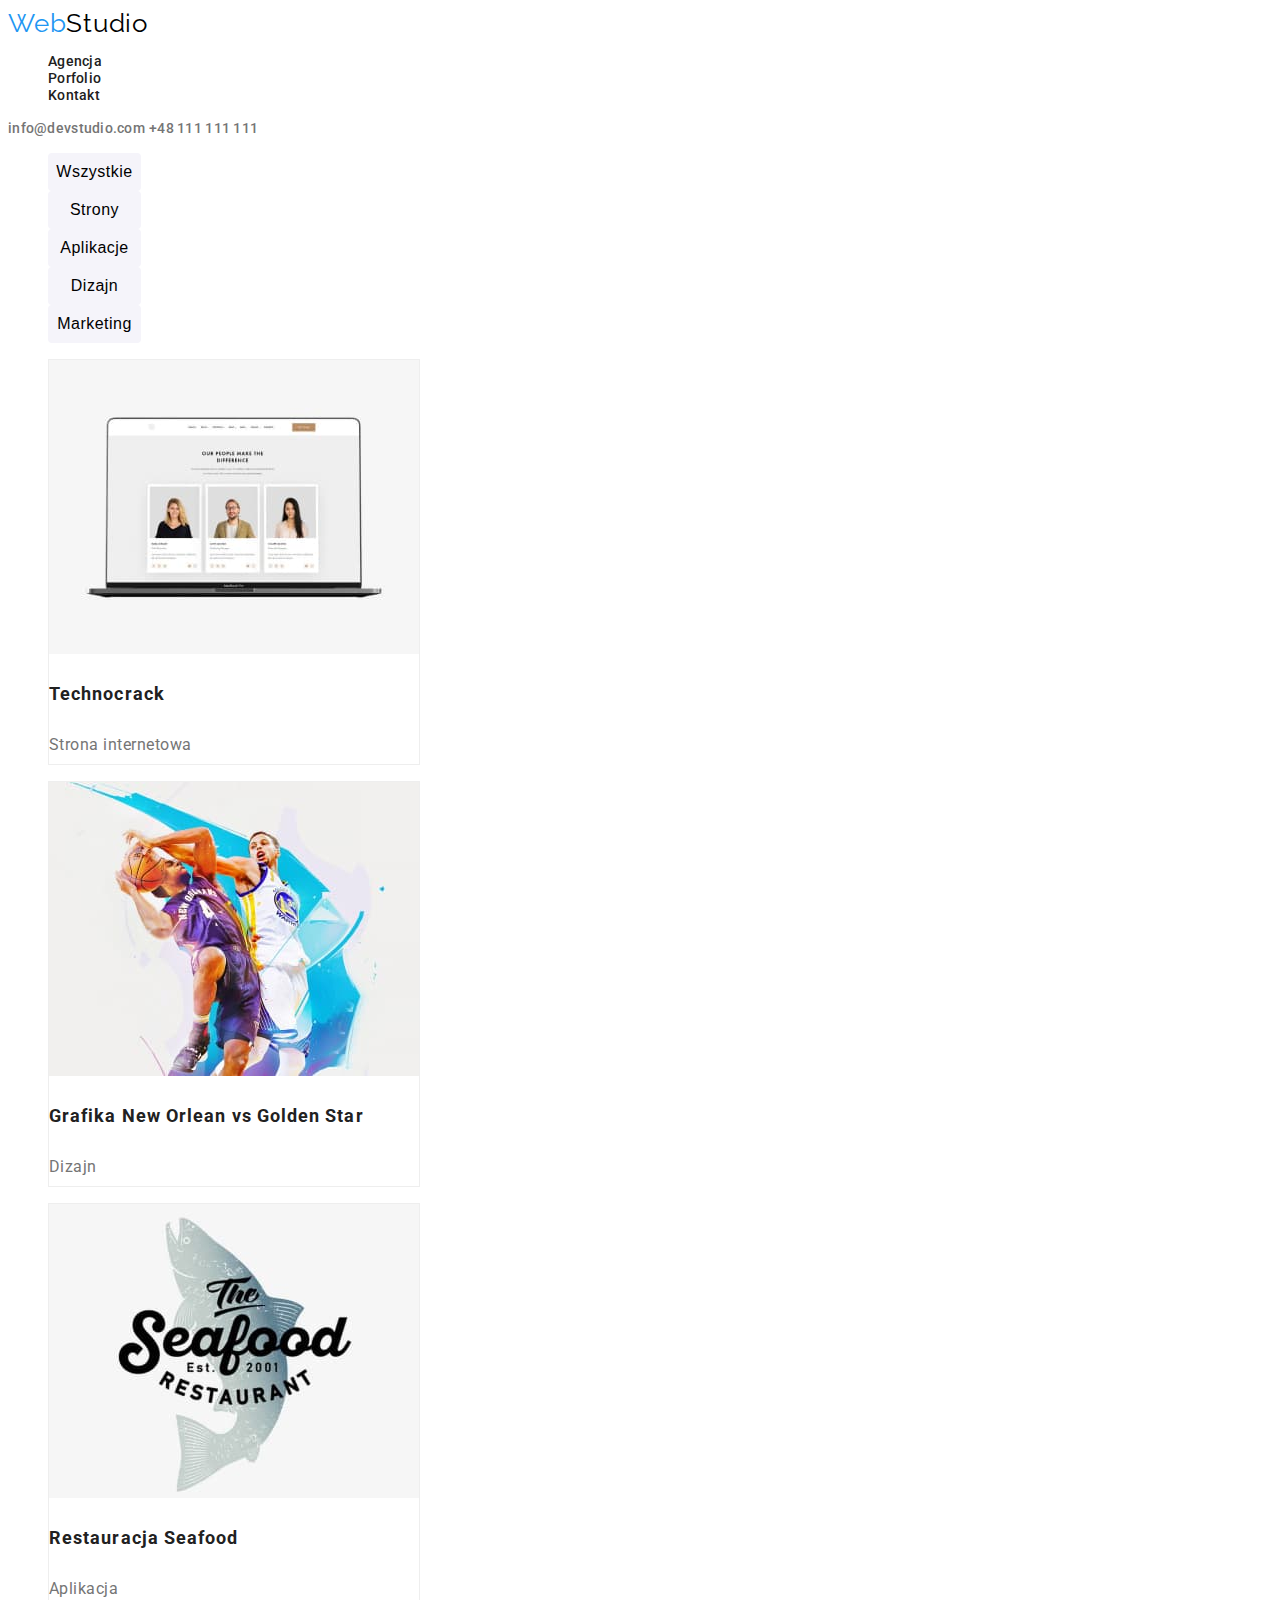
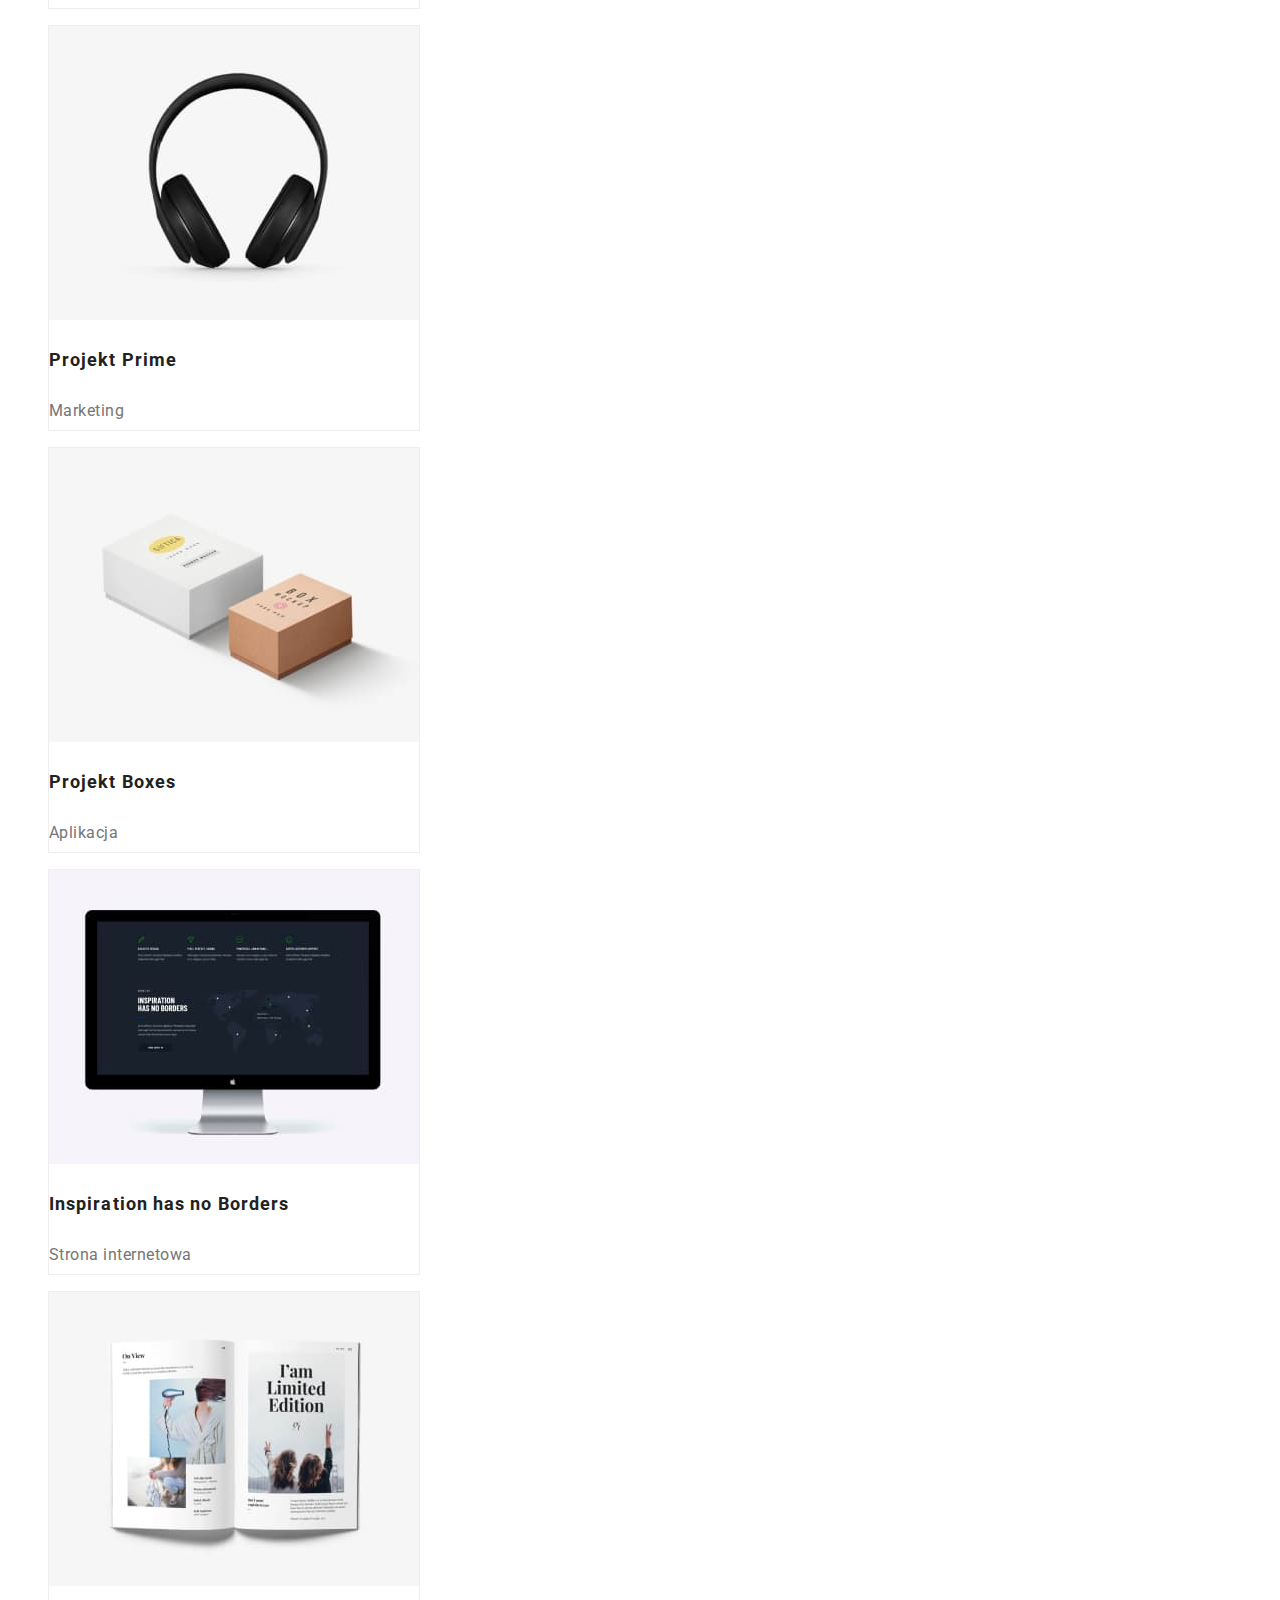
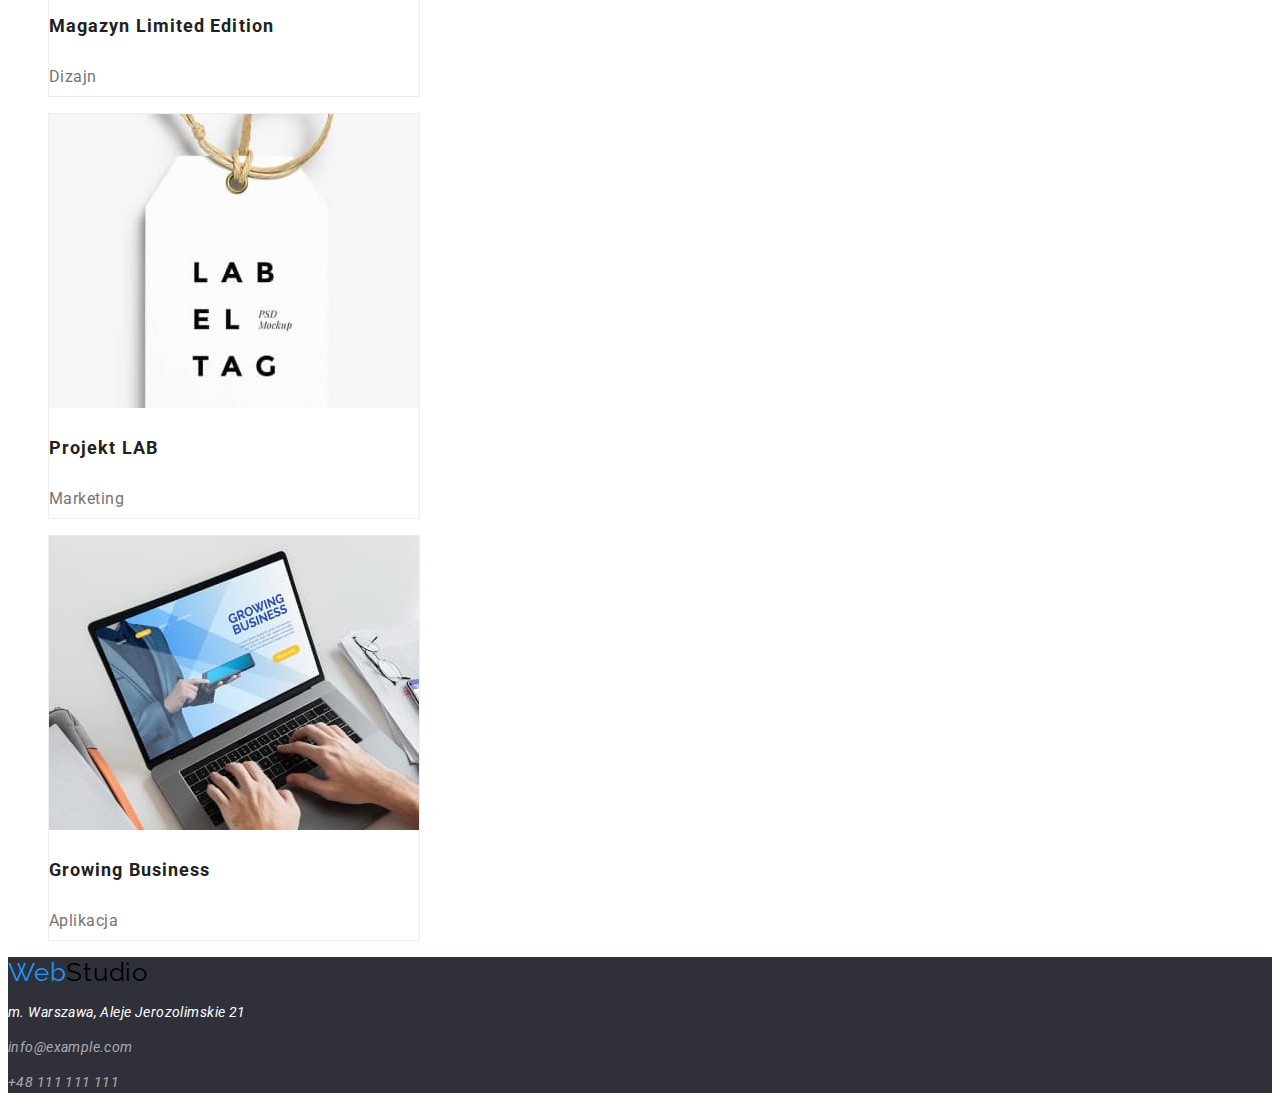
==== portfolio.html @ f9751e04 "first starting commit" ====
<!DOCTYPE html>
<html lang="en">
  <head>
    <meta charset="UTF-8" />
    <meta http-equiv="X-UA-Compatible" content="IE=edge" />
    <meta name="viewport" content="width=device-width, initial-scale=1.0" />
    <link href="css/style.css" rel="stylesheet" />
    <link rel="preconnect" href="https://fonts.googleapis.com" />
    <link rel="preconnect" href="https://fonts.gstatic.com" crossorigin />
    <link
      href="https://fonts.googleapis.com/css2?family=Raleway:wght@700&family=Roboto:wght@400;500;700;900&display=swap"
      rel="stylesheet"
    />
    <title>hw 3 - portfolio</title>
  </head>
  <body>
    <header>
      <a class="logo-link-web" href="./index.html">
        <span class="logo-web">Web</span>Studio
      </a>

      <nav class="header-nav">
        <ul class="header-list">
          <li><a class="header-nav-link" href="#">Agencja</a></li>
          <li>
            <a class="header-nav-link" href="./portfolio.html">Porfolio</a>
          </li>
          <li><a class="header-nav-link" href="#">Kontakt</a></li>
        </ul>
      </nav>
      <span class="header-contact"
        ><a class="header-contact-link" href="mailto:info@devstudio.com"
          >info@devstudio.com</a
        ></span
      >
      <span class="header-contact"
        ><a class="header-contact-link" href="tel:+48111111111"
          >+48 111 111 111</a
        ></span
      >
    </header>
    <div>
      <nav>
        <ul class="article-list">
          <li>
            <button class="article-list-button" type="button">Wszystkie</button>
          </li>
          <li>
            <button class="article-list-button" type="button">Strony</button>
          </li>
          <li>
            <button class="article-list-button" type="button">Aplikacje</button>
          </li>
          <li>
            <button class="article-list-button" type="button">Dizajn</button>
          </li>
          <li>
            <button class="article-list-button" type="button">Marketing</button>
          </li>
        </ul>
      </nav>
      <figure class="article-image-container">
        <img
          src="images/po1.jpg"
          alt="Technocrack Strona internetowa"
          width="370"
          height="294"
        />
        <figcaption>
          <p class="image-description1">Technocrack</p>
          <p class="image-description2">Strona internetowa</p>
        </figcaption>
      </figure>
      <figure class="article-image-container">
        <img
          src="images/po2.jpg"
          alt="Grafika New Orlean vs Golden Star"
          width="370"
          height="294"
        />
        <figcaption>
          <p class="image-description1">Grafika New Orlean vs Golden Star</p>
          <p class="image-description2">Dizajn</p>
        </figcaption>
      </figure>
      <figure class="article-image-container">
        <img
          src="images/po3.jpg"
          alt="Restauracja Seafood"
          width="370"
          height="294"
        />
        <figcaption>
          <p class="image-description1">Restauracja Seafood</p>
          <p class="image-description2">Aplikacja</p>
        </figcaption>
      </figure>
      <figure class="article-image-container">
        <img
          src="images/po4.jpg"
          alt="Projekt Prime"
          width="370"
          height="294"
        />
        <figcaption>
          <p class="image-description1">Projekt Prime</p>
          <p class="image-description2">Marketing</p>
        </figcaption>
      </figure>
      <figure class="article-image-container">
        <img
          src="images/po5.jpg"
          alt="Projekt Boxes"
          width="370"
          height="294"
        />
        <figcaption>
          <p class="image-description1">Projekt Boxes</p>
          <p class="image-description2">Aplikacja</p>
        </figcaption>
      </figure>
      <figure class="article-image-container">
        <img
          src="images/po6.jpg"
          alt="Inspiration has no Borders"
          width="370"
          height="294"
        />
        <figcaption>
          <p class="image-description1">Inspiration has no Borders</p>
          <p class="image-description2">Strona internetowa</p>
        </figcaption>
      </figure>
      <figure class="article-image-container">
        <img
          src="images/po7.jpg"
          alt="Magazyn Limited Edition"
          width="370"
          height="294"
        />
        <figcaption>
          <p class="image-description1">Magazyn Limited Edition</p>
          <p class="image-description2">Dizajn</p>
        </figcaption>
      </figure>
      <figure class="article-image-container">
        <img src="images/po8.jpg" alt="Projekt LAB" width="370" height="294" />
        <figcaption>
          <p class="image-description1">Projekt LAB</p>
          <p class="image-description2">Marketing</p>
        </figcaption>
      </figure>
      <figure class="article-image-container">
        <img
          src="images/po9.jpg"
          alt="Growing Business"
          width="370"
          height="294"
        />
        <figcaption>
          <p class="image-description1">Growing Business</p>
          <p class="image-description2">Aplikacja</p>
        </figcaption>
      </figure>
    </div>
    <footer class="fotter-background">
      <a class="logo-link-web"> <span class="logo-web">Web</span>Studio </a>
      <address class="footer-address">
        <p>m. Warszawa, Aleje Jerozolimskie 21</p>
        <p>
          <a class="footer-link" href="mailto:info@example.com"
            >info@example.com</a
          >
        </p>
        <p>
          <a class="footer-link" href="tel:+48111111111">+48 111 111 111</a>
        </p>
      </address>
    </footer>
  </body>
</html>
---- css/style.css ----
:root {
  --general-blue-color: #2196f3;
  --general-gray-color: #2f303a;
  --container-team-color: #f5f4fa;
  --general-font-color: #212121;
  --contact-color: #757575;
  --black-font-color: #000000;
  --white-font-color: #ffffff;
  --footer-link-contact-color: rgba(255, 255, 255, 0.6);
}
body {
  font-family: 'Roboto', sans-serif;
  color: var(--general-font-color);
}

.logo-link-web {
  font-family: 'Raleway', sans-serif;
  color: var(--black-font-color);
  font-size: 26px;
  text-decoration: none;
  line-height: 1.2em;
  letter-spacing: 0.03em;
}
.logo-web {
  color: var(--general-blue-color);
}

.header-nav {
  font-weight: 500;
  font-size: 14px;
  line-height: 1.2em;
  letter-spacing: 0.02em;
}
.header-list {
  list-style: none;
}
.header-nav-link {
  color: var(--general-font-color);
  text-decoration: none;
}
.header-nav-link:hover,
.header-nav-link:focus {
  color: var(--general-blue-color);
}
.header-contact {
  font-size: 14px;
  font-weight: 500;
  line-height: 1.2em;
  letter-spacing: 0.02em;
}
.header-contact-link {
  text-decoration: none;
  color: var(--contact-color);
}
.header-contact-link:hover,
.header-contact-link:focus {
  color: var(--general-blue-color);
}

.main-banner-title {
  font-size: 44px;
  font-weight: 900;
  line-height: 1.3em;
  letter-spacing: 0.06em;
  text-align: center;
}
.main-banner-container {
  background-color: var(--general-gray-color);
  color: var(--white-font-color);
}
.main-banner-button {
  font-size: 16px;
  font-weight: 700;
  line-height: 1.9em;
  letter-spacing: 0.06em;
  text-align: center;
  background-color: var(--general-blue-color);
  color: var(--white-font-color);
  cursor: pointer;
  border-radius: 4px;
  box-shadow: 0px 4px 4px rgba(0, 0, 0, 0.25);
  padding: 10px 41px 10px 41px;
  border: 0;
}
.main-list {
  list-style: none;
}
.main-list-header {
  font-size: 14px;
  line-height: 1.2em;
  letter-spacing: 0.03em;
}
.main-list-item {
  font-size: 14px;
  font-weight: 400;
  line-height: 1.7em;
  letter-spacing: 0.03em;
}
.main-list-text {
  color: var(--contact-color);
}
.main-section-whatwedo {
  font-size: 36px;
  line-height: 1.2em;
  letter-spacing: 0.03em;
  text-align: center;
}
.list-style {
  list-style: none;
}
.main-team-container {
  background-color: var(--container-team-color);
}
.main-team-header {
  font-size: 36px;
  line-height: 1.2em;
  letter-spacing: 0.03em;
  text-align: center;
}
.main-team-list {
  list-style: none;
}
.main-image-container {
  box-shadow: 0px 2px 1px 0px #00000033;
  box-shadow: 0px 1px 1px 0px #00000024;
  box-shadow: 0px 1px 3px 0px #0000001f;
  background-color: var(--white-font-color);
  border-radius: 5px;
  width: 270px;
  height: 368px;
}
.image-name {
  font-weight: 500;
  line-height: 1.2em;
  letter-spacing: 0.03em;
  text-align: center;
}
.image-profession {
  color: var(--contact-color);
  line-height: 1.2em;
  letter-spacing: 0.03em;
  text-align: center;
}
.fotter-background {
  background-color: var(--general-gray-color);
}
.footer-address {
  font-size: 14px;
  line-height: 1.5em;
  letter-spacing: 0.03em;
  color: var(--white-font-color);
}
.footer-link {
  text-decoration: none;
  color: var(--footer-link-contact-color);
}
.footer-link:hover,
.footer-link:focus {
  color: var(--general-blue-color);
}
.article-list {
  list-style: none;
}
.article-list-button {
  background-color: var(--container-team-color);
  height: 38px;
  width: 93px;
  border-radius: 4px;
  border: 0;
  font-size: 16px;
  font-weight: 500;
  line-height: 1.6em;
  letter-spacing: 0.03em;
  text-align: center;
}
.article-list-button:hover,
.article-list-button:focus {
  cursor: pointer;
  color: var(--white-font-color);
  background-color: var(--general-blue-color);
  box-shadow: 0px 2px 2px 0px #0000001f;
  box-shadow: 0px 1px 2px 0px #00000014;
  box-shadow: 0px 3px 1px 0px #0000001a;
}
.article-image-container {
  height: 404px;
  width: 370px;
  border: 1px solid #eeeeee;
}
.image-description1 {
  font-size: 18px;
  font-weight: 700;
  line-height: 2em;
  letter-spacing: 0.06em;
}
.image-description2 {
  font-weight: 400;
  line-height: 1.9em;
  letter-spacing: 0.03em;
  color: var(--contact-color);
}
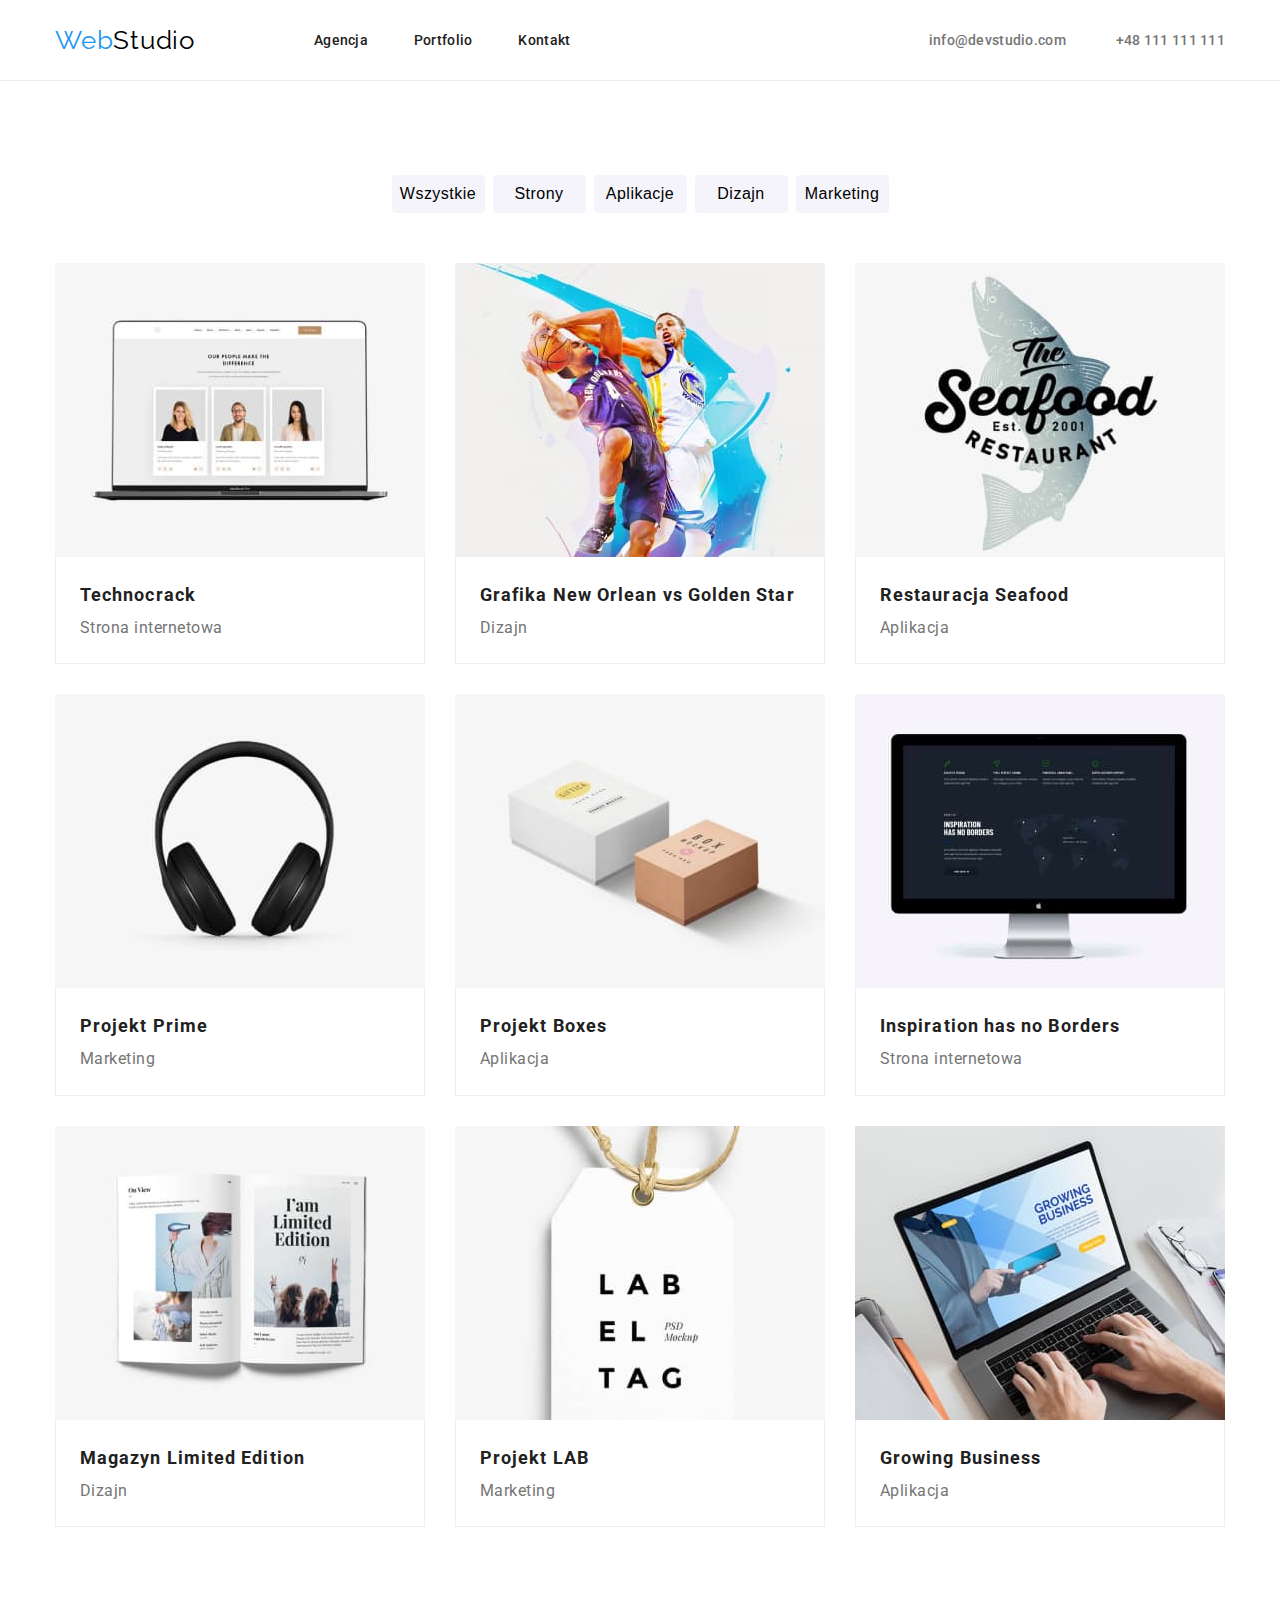
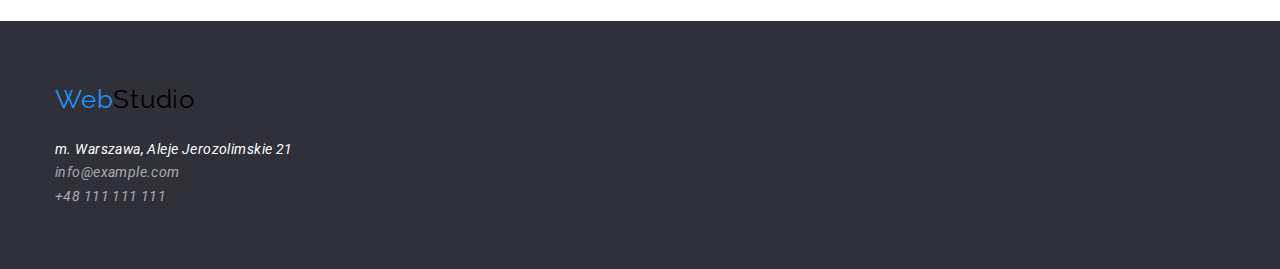
==== commit 50adc6c4: "calc portfolio" ====
--- a/portfolio.html
+++ b/portfolio.html
@@ -4,178 +4,239 @@
     <meta charset="UTF-8" />
     <meta http-equiv="X-UA-Compatible" content="IE=edge" />
     <meta name="viewport" content="width=device-width, initial-scale=1.0" />
-    <link href="css/style.css" rel="stylesheet" />
+    <link
+      rel="stylesheet"
+      href="https://cdnjs.cloudflare.com/ajax/libs/modern-normalize/2.0.0/modern-normalize.min.css"
+      integrity="sha512-4xo8blKMVCiXpTaLzQSLSw3KFOVPWhm/TRtuPVc4WG6kUgjH6J03IBuG7JZPkcWMxJ5huwaBpOpnwYElP/m6wg=="
+      crossorigin="anonymous"
+      referrerpolicy="no-referrer"
+    />
     <link rel="preconnect" href="https://fonts.googleapis.com" />
     <link rel="preconnect" href="https://fonts.gstatic.com" crossorigin />
     <link
       href="https://fonts.googleapis.com/css2?family=Raleway:wght@700&family=Roboto:wght@400;500;700;900&display=swap"
       rel="stylesheet"
     />
-    <title>hw 3 - portfolio</title>
+    <link href="css/style.css" rel="stylesheet" />
+    <title>Portfolio</title>
   </head>
   <body>
-    <header>
-      <a class="logo-link-web" href="./index.html">
-        <span class="logo-web">Web</span>Studio
-      </a>
-
-      <nav class="header-nav">
-        <ul class="header-list">
-          <li><a class="header-nav-link" href="#">Agencja</a></li>
-          <li>
-            <a class="header-nav-link" href="./portfolio.html">Porfolio</a>
-          </li>
-          <li><a class="header-nav-link" href="#">Kontakt</a></li>
-        </ul>
-      </nav>
-      <span class="header-contact"
-        ><a class="header-contact-link" href="mailto:info@devstudio.com"
-          >info@devstudio.com</a
-        ></span
-      >
-      <span class="header-contact"
-        ><a class="header-contact-link" href="tel:+48111111111"
-          >+48 111 111 111</a
-        ></span
-      >
+    <header class="header-container">
+      <div class="container">
+        <div class="main-container">
+          <div class="logo-nav-container">
+            <a class="logo-link-web" href="./index.html">
+              <span class="logo-web">Web</span>Studio
+            </a>
+            <nav class="header-nav">
+              <ul class="header-list">
+                <li><a class="header-nav-link" href="#">Agencja</a></li>
+                <li>
+                  <a class="header-nav-link" href="./portfolio.html"
+                    >Portfolio</a
+                  >
+                </li>
+                <li><a class="header-nav-link" href="#">Kontakt</a></li>
+              </ul>
+            </nav>
+          </div>
+          <div class="contakt">
+            <span class="header-contact"
+              ><a class="header-contact-link" href="mailto:info@devstudio.com"
+                >info@devstudio.com</a
+              ></span
+            >
+            <span class="header-contact"
+              ><a class="header-contact-link" href="tel:+48111111111"
+                >+48 111 111 111</a
+              ></span
+            >
+          </div>
+        </div>
+      </div>
     </header>
-    <div>
-      <nav>
-        <ul class="article-list">
-          <li>
-            <button class="article-list-button" type="button">Wszystkie</button>
-          </li>
-          <li>
-            <button class="article-list-button" type="button">Strony</button>
-          </li>
-          <li>
-            <button class="article-list-button" type="button">Aplikacje</button>
-          </li>
-          <li>
-            <button class="article-list-button" type="button">Dizajn</button>
-          </li>
-          <li>
-            <button class="article-list-button" type="button">Marketing</button>
-          </li>
-        </ul>
-      </nav>
-      <figure class="article-image-container">
-        <img
-          src="images/po1.jpg"
-          alt="Technocrack Strona internetowa"
-          width="370"
-          height="294"
-        />
-        <figcaption>
-          <p class="image-description1">Technocrack</p>
-          <p class="image-description2">Strona internetowa</p>
-        </figcaption>
-      </figure>
-      <figure class="article-image-container">
-        <img
-          src="images/po2.jpg"
-          alt="Grafika New Orlean vs Golden Star"
-          width="370"
-          height="294"
-        />
-        <figcaption>
-          <p class="image-description1">Grafika New Orlean vs Golden Star</p>
-          <p class="image-description2">Dizajn</p>
-        </figcaption>
-      </figure>
-      <figure class="article-image-container">
-        <img
-          src="images/po3.jpg"
-          alt="Restauracja Seafood"
-          width="370"
-          height="294"
-        />
-        <figcaption>
-          <p class="image-description1">Restauracja Seafood</p>
-          <p class="image-description2">Aplikacja</p>
-        </figcaption>
-      </figure>
-      <figure class="article-image-container">
-        <img
-          src="images/po4.jpg"
-          alt="Projekt Prime"
-          width="370"
-          height="294"
-        />
-        <figcaption>
-          <p class="image-description1">Projekt Prime</p>
-          <p class="image-description2">Marketing</p>
-        </figcaption>
-      </figure>
-      <figure class="article-image-container">
-        <img
-          src="images/po5.jpg"
-          alt="Projekt Boxes"
-          width="370"
-          height="294"
-        />
-        <figcaption>
-          <p class="image-description1">Projekt Boxes</p>
-          <p class="image-description2">Aplikacja</p>
-        </figcaption>
-      </figure>
-      <figure class="article-image-container">
-        <img
-          src="images/po6.jpg"
-          alt="Inspiration has no Borders"
-          width="370"
-          height="294"
-        />
-        <figcaption>
-          <p class="image-description1">Inspiration has no Borders</p>
-          <p class="image-description2">Strona internetowa</p>
-        </figcaption>
-      </figure>
-      <figure class="article-image-container">
-        <img
-          src="images/po7.jpg"
-          alt="Magazyn Limited Edition"
-          width="370"
-          height="294"
-        />
-        <figcaption>
-          <p class="image-description1">Magazyn Limited Edition</p>
-          <p class="image-description2">Dizajn</p>
-        </figcaption>
-      </figure>
-      <figure class="article-image-container">
-        <img src="images/po8.jpg" alt="Projekt LAB" width="370" height="294" />
-        <figcaption>
-          <p class="image-description1">Projekt LAB</p>
-          <p class="image-description2">Marketing</p>
-        </figcaption>
-      </figure>
-      <figure class="article-image-container">
-        <img
-          src="images/po9.jpg"
-          alt="Growing Business"
-          width="370"
-          height="294"
-        />
-        <figcaption>
-          <p class="image-description1">Growing Business</p>
-          <p class="image-description2">Aplikacja</p>
-        </figcaption>
-      </figure>
-    </div>
+    <section class="portfolio-background">
+      <div class="container section">
+        <nav>
+          <ul class="portfolio_nav">
+            <li>
+              <button class="article-list-button" type="button">
+                Wszystkie
+              </button>
+            </li>
+            <li>
+              <button class="article-list-button" type="button">Strony</button>
+            </li>
+            <li>
+              <button class="article-list-button" type="button">
+                Aplikacje
+              </button>
+            </li>
+            <li>
+              <button class="article-list-button" type="button">Dizajn</button>
+            </li>
+            <li>
+              <button class="article-list-button" type="button">
+                Marketing
+              </button>
+            </li>
+          </ul>
+        </nav>
+        <article class="flex-items">
+          <figure class="article-image-container">
+            <img
+              class="img-container"
+              src="images/po1.jpg"
+              alt="Technocrack Strona internetowa"
+              width="370"
+              height="294"
+            />
+            <figcaption class="item">
+              <p class="image-description1">Technocrack</p>
+              <p class="image-description2">Strona internetowa</p>
+            </figcaption>
+          </figure>
+          <figure class="article-image-container">
+            <img
+              class="img-container"
+              src="images/po2.jpg"
+              alt="Grafika New Orlean vs Golden Star"
+              width="370"
+              height="294"
+            />
+            <figcaption class="item">
+              <p class="image-description1">
+                Grafika New Orlean vs Golden Star
+              </p>
+              <p class="image-description2">Dizajn</p>
+            </figcaption>
+          </figure>
+
+          <figure class="article-image-container">
+            <img
+              class="img-container"
+              src="images/po3.jpg"
+              alt="Restauracja Seafood"
+              width="370"
+              height="294"
+            />
+            <figcaption class="item">
+              <p class="image-description1">Restauracja Seafood</p>
+              <p class="image-description2">Aplikacja</p>
+            </figcaption>
+          </figure>
+
+          <figure class="article-image-container">
+            <img
+              class="img-container"
+              src="images/po4.jpg"
+              alt="Projekt Prime"
+              width="370"
+              height="294"
+            />
+            <figcaption class="item">
+              <p class="image-description1">Projekt Prime</p>
+              <p class="image-description2">Marketing</p>
+            </figcaption>
+          </figure>
+
+          <figure class="article-image-container">
+            <img
+              class="img-container"
+              src="images/po5.jpg"
+              alt="Projekt Boxes"
+              width="370"
+              height="294"
+            />
+            <figcaption class="item">
+              <p class="image-description1">Projekt Boxes</p>
+              <p class="image-description2">Aplikacja</p>
+            </figcaption>
+          </figure>
+
+          <figure class="article-image-container">
+            <img
+              class="img-container"
+              src="images/po6.jpg"
+              alt="Inspiration has no Borders"
+              width="370"
+              height="294"
+            />
+            <figcaption class="item">
+              <p class="image-description1">Inspiration has no Borders</p>
+              <p class="image-description2">Strona internetowa</p>
+            </figcaption>
+          </figure>
+
+          <figure class="article-image-container">
+            <img
+              class="img-container"
+              src="images/po7.jpg"
+              alt="Magazyn Limited Edition"
+              width="370"
+              height="294"
+            />
+            <figcaption class="item">
+              <p class="image-description1">Magazyn Limited Edition</p>
+              <p class="image-description2">Dizajn</p>
+            </figcaption>
+          </figure>
+
+          <figure class="article-image-container">
+            <img
+              class="img-container"
+              src="images/po8.jpg"
+              alt="Projekt LAB"
+              width="370"
+              height="294"
+            />
+            <figcaption class="item">
+              <p class="image-description1">Projekt LAB</p>
+              <p class="image-description2">Marketing</p>
+            </figcaption>
+          </figure>
+
+          <figure class="article-image-container">
+            <img
+              class="img-container"
+              src="images/po9.jpg"
+              alt="Growing Business"
+              width="370"
+              height="294"
+            />
+            <figcaption class="item">
+              <p class="image-description1">Growing Business</p>
+              <p class="image-description2">Aplikacja</p>
+            </figcaption>
+          </figure>
+        </article>
+      </div>
+    </section>
     <footer class="fotter-background">
-      <a class="logo-link-web"> <span class="logo-web">Web</span>Studio </a>
-      <address class="footer-address">
-        <p>m. Warszawa, Aleje Jerozolimskie 21</p>
-        <p>
-          <a class="footer-link" href="mailto:info@example.com"
-            >info@example.com</a
-          >
-        </p>
-        <p>
-          <a class="footer-link" href="tel:+48111111111">+48 111 111 111</a>
-        </p>
-      </address>
+      <section class="container section-two">
+        <a class="logo-link-web"> <span class="logo-web">Web</span>Studio </a>
+        <address>
+          <ul class="footer-address">
+            <li class="footer-margin">
+              <p>m. Warszawa, Aleje Jerozolimskie 21</p>
+            </li>
+            <li class="footer-margin">
+              <p>
+                <a class="footer-link" href="mailto:info@example.com"
+                  >info@example.com</a
+                >
+              </p>
+            </li>
+            <li class="footer-margin">
+              <p>
+                <a class="footer-link" href="tel:+48111111111"
+                  >+48 111 111 111</a
+                >
+              </p>
+            </li>
+          </ul>
+        </address>
+      </section>
     </footer>
   </body>
 </html>
--- a/css/style.css
+++ b/css/style.css
@@ -7,6 +7,25 @@
   --black-font-color: #000000;
   --white-font-color: #ffffff;
   --footer-link-contact-color: rgba(255, 255, 255, 0.6);
+  --border-header-color: #ececec;
+  --general-white-color: #e5e5e5;
+  --portfolio-border-color: #eeeeee;
+}
+
+h1,
+h2,
+h3,
+h4,
+h5,
+h6,
+p,
+ul {
+  margin: 0;
+}
+* {
+  box-sizing: border-box;
+  margin: 0;
+  padding: 0;
 }
 body {
   font-family: 'Roboto', sans-serif;
@@ -18,7 +37,7 @@
   color: var(--black-font-color);
   font-size: 26px;
   text-decoration: none;
-  line-height: 1.2em;
+  line-height: 1.4em;
   letter-spacing: 0.03em;
 }
 .logo-web {
@@ -32,6 +51,8 @@
   letter-spacing: 0.02em;
 }
 .header-list {
+  display: flex;
+  gap: 46px;
   list-style: none;
 }
 .header-nav-link {
@@ -63,10 +84,16 @@
   line-height: 1.3em;
   letter-spacing: 0.06em;
   text-align: center;
-}
+  width: 696px;
+  text-align: center;
+  margin: 0 auto;
+  text-transform: uppercase;
+  margin-bottom: 30px;
+  color: var(--white-font-color);
+}
+
 .main-banner-container {
   background-color: var(--general-gray-color);
-  color: var(--white-font-color);
 }
 .main-banner-button {
   font-size: 16px;
@@ -80,23 +107,24 @@
   border-radius: 4px;
   box-shadow: 0px 4px 4px rgba(0, 0, 0, 0.25);
   padding: 10px 41px 10px 41px;
-  border: 0;
 }
 .main-list {
   list-style: none;
+  display: flex;
+  justify-content: space-between;
+  gap: 30px;
 }
 .main-list-header {
   font-size: 14px;
   line-height: 1.2em;
   letter-spacing: 0.03em;
-}
-.main-list-item {
+  margin-bottom: 10px;
+}
+.main-list-text {
   font-size: 14px;
   font-weight: 400;
   line-height: 1.7em;
   letter-spacing: 0.03em;
-}
-.main-list-text {
   color: var(--contact-color);
 }
 .main-section-whatwedo {
@@ -104,20 +132,30 @@
   line-height: 1.2em;
   letter-spacing: 0.03em;
   text-align: center;
+  margin-top: 94px;
+  margin-bottom: 50px;
 }
 .list-style {
+  display: flex;
+  justify-content: center;
+  gap: 30px;
   list-style: none;
 }
 .main-team-container {
   background-color: var(--container-team-color);
 }
 .main-team-header {
+  margin-bottom: 50px;
   font-size: 36px;
   line-height: 1.2em;
   letter-spacing: 0.03em;
   text-align: center;
 }
 .main-team-list {
+  display: flex;
+  justify-content: center;
+  align-items: center;
+  gap: 30px;
   list-style: none;
 }
 .main-image-container {
@@ -125,15 +163,17 @@
   box-shadow: 0px 1px 1px 0px #00000024;
   box-shadow: 0px 1px 3px 0px #0000001f;
   background-color: var(--white-font-color);
-  border-radius: 5px;
+  border-radius: 0 0 4px 4px;
   width: 270px;
   height: 368px;
 }
 .image-name {
+  display: block;
+  text-align: center;
+  margin-bottom: 10px;
   font-weight: 500;
   line-height: 1.2em;
   letter-spacing: 0.03em;
-  text-align: center;
 }
 .image-profession {
   color: var(--contact-color);
@@ -145,8 +185,10 @@
   background-color: var(--general-gray-color);
 }
 .footer-address {
-  font-size: 14px;
-  line-height: 1.5em;
+  margin-top: 20px;
+  list-style: none;
+  font-size: 14px;
+  line-height: 1.7em;
   letter-spacing: 0.03em;
   color: var(--white-font-color);
 }
@@ -158,9 +200,7 @@
 .footer-link:focus {
   color: var(--general-blue-color);
 }
-.article-list {
-  list-style: none;
-}
+
 .article-list-button {
   background-color: var(--container-team-color);
   height: 38px;
@@ -183,9 +223,10 @@
   box-shadow: 0px 3px 1px 0px #0000001a;
 }
 .article-image-container {
-  height: 404px;
-  width: 370px;
-  border: 1px solid #eeeeee;
+  display: flex;
+  flex-direction: column;
+  flex-basis: calc((100% - 60px) / 3);
+  margin: unset;
 }
 .image-description1 {
   font-size: 18px;
@@ -199,3 +240,95 @@
   letter-spacing: 0.03em;
   color: var(--contact-color);
 }
+
+.container {
+  width: 1200px;
+  padding: 0 15px;
+  margin: 0 auto;
+  max-width: 100%;
+}
+.main-container {
+  display: flex;
+  justify-content: space-between;
+  align-items: center;
+  height: 80px;
+}
+
+.logo-nav-container {
+  display: flex;
+  justify-content: space-between;
+  align-items: center;
+  gap: 30%;
+}
+
+.contakt {
+  display: flex;
+  gap: 50px;
+  align-items: center;
+}
+.header-container {
+  border-bottom: 1px solid;
+  border-color: var(--border-header-color);
+}
+.content-container {
+  height: 600px;
+  background-color: var(--general-gray-color);
+  color: var(--white-font-color);
+  padding-top: 200px;
+  text-align: center;
+}
+.section {
+  padding-top: 94px;
+  padding-bottom: 94px;
+}
+.whatwedo-container {
+  background-color: var(--general-white-color);
+}
+.main-team-background {
+  background-color: var(--container-team-color);
+}
+.descryption-worker {
+  text-align: center;
+  padding-top: 30px;
+  padding-bottom: 30px;
+}
+img {
+  display: block;
+  max-width: 100%;
+  height: auto;
+}
+.section-two {
+  padding-top: 60px;
+  padding-bottom: 60px;
+}
+.footer-margin :not(:nth-last-child()) {
+  margin-bottom: 9px;
+}
+
+.portfiolio-background {
+  background-color: var(--general-white-color);
+}
+.portfolio_nav {
+  display: flex;
+  justify-content: center;
+  align-items: center;
+  list-style: none;
+  gap: 8px;
+  margin-bottom: 50px;
+}
+.flex-items {
+  display: flex;
+  flex-wrap: wrap;
+  gap: 30px;
+}
+.item {
+  padding: 20px 24px 20px 24px;
+  border: solid 1px;
+  border-color: var(--portfolio-border-color);
+  border-top: 0;
+}
+.img-container {
+  width: auto;
+  max-width: 100%;
+  height: auto;
+}
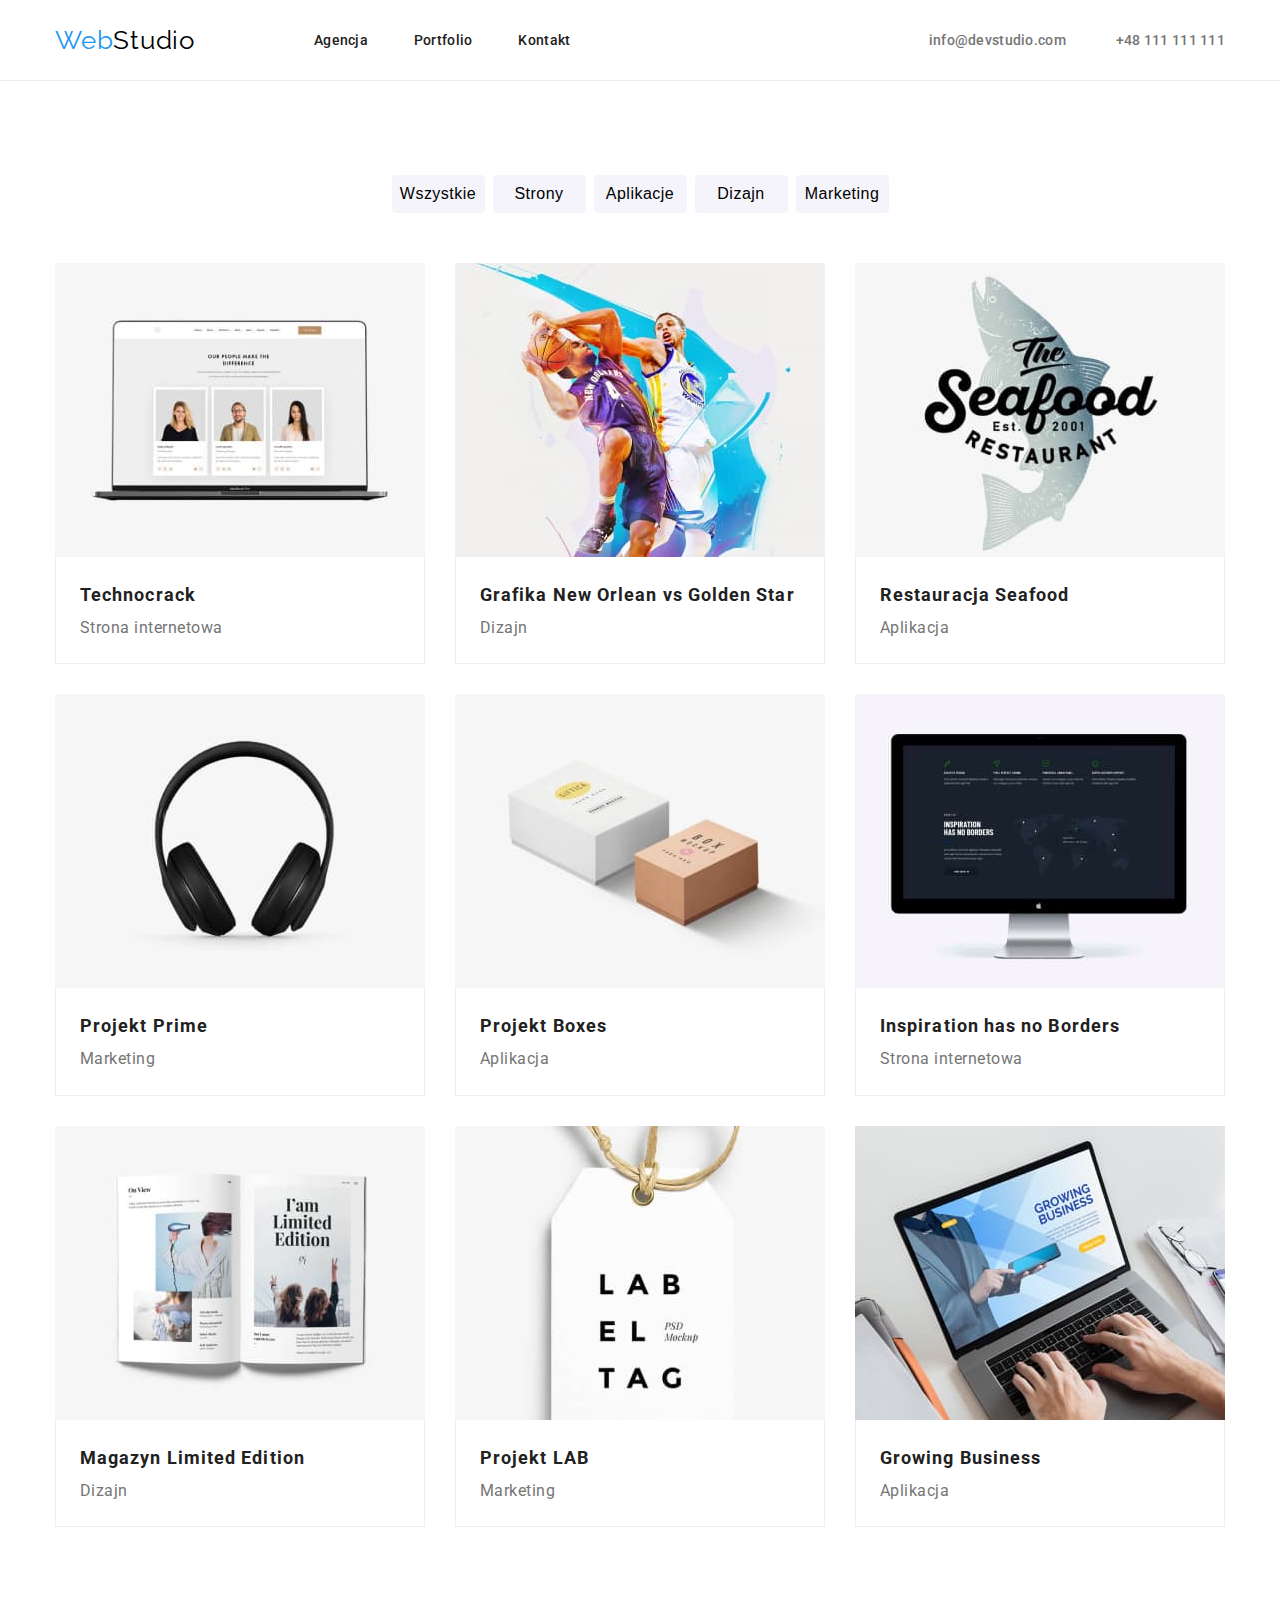
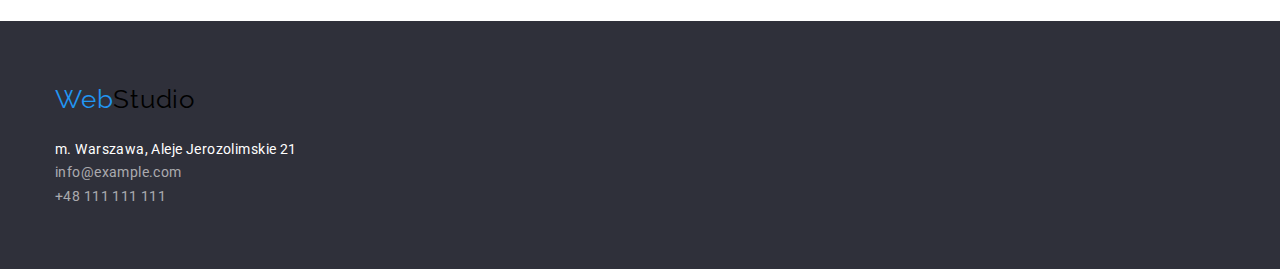
==== commit 76c4c822: "font normal" ====
--- a/portfolio.html
+++ b/portfolio.html
@@ -23,7 +23,7 @@
   <body>
     <header class="header-container">
       <div class="container">
-        <div class="main-container">
+        <div class="header-flex-container">
           <div class="logo-nav-container">
             <a class="logo-link-web" href="./index.html">
               <span class="logo-web">Web</span>Studio
@@ -212,10 +212,10 @@
         </article>
       </div>
     </section>
-    <footer class="fotter-background">
+    <footer class="fotter-container">
       <section class="container section-two">
         <a class="logo-link-web"> <span class="logo-web">Web</span>Studio </a>
-        <address>
+        <address class="font-normal-class">
           <ul class="footer-address">
             <li class="footer-margin">
               <p>m. Warszawa, Aleje Jerozolimskie 21</p>
--- a/css/style.css
+++ b/css/style.css
@@ -84,7 +84,7 @@
   line-height: 1.3em;
   letter-spacing: 0.06em;
   text-align: center;
-  width: 696px;
+  max-width: 696px;
   text-align: center;
   margin: 0 auto;
   text-transform: uppercase;
@@ -181,7 +181,7 @@
   letter-spacing: 0.03em;
   text-align: center;
 }
-.fotter-background {
+.fotter-container {
   background-color: var(--general-gray-color);
 }
 .footer-address {
@@ -247,7 +247,7 @@
   margin: 0 auto;
   max-width: 100%;
 }
-.main-container {
+.header-flex-container {
   display: flex;
   justify-content: space-between;
   align-items: center;
@@ -332,3 +332,6 @@
   max-width: 100%;
   height: auto;
 }
+.font-normal-class {
+  font-style: normal;
+}
